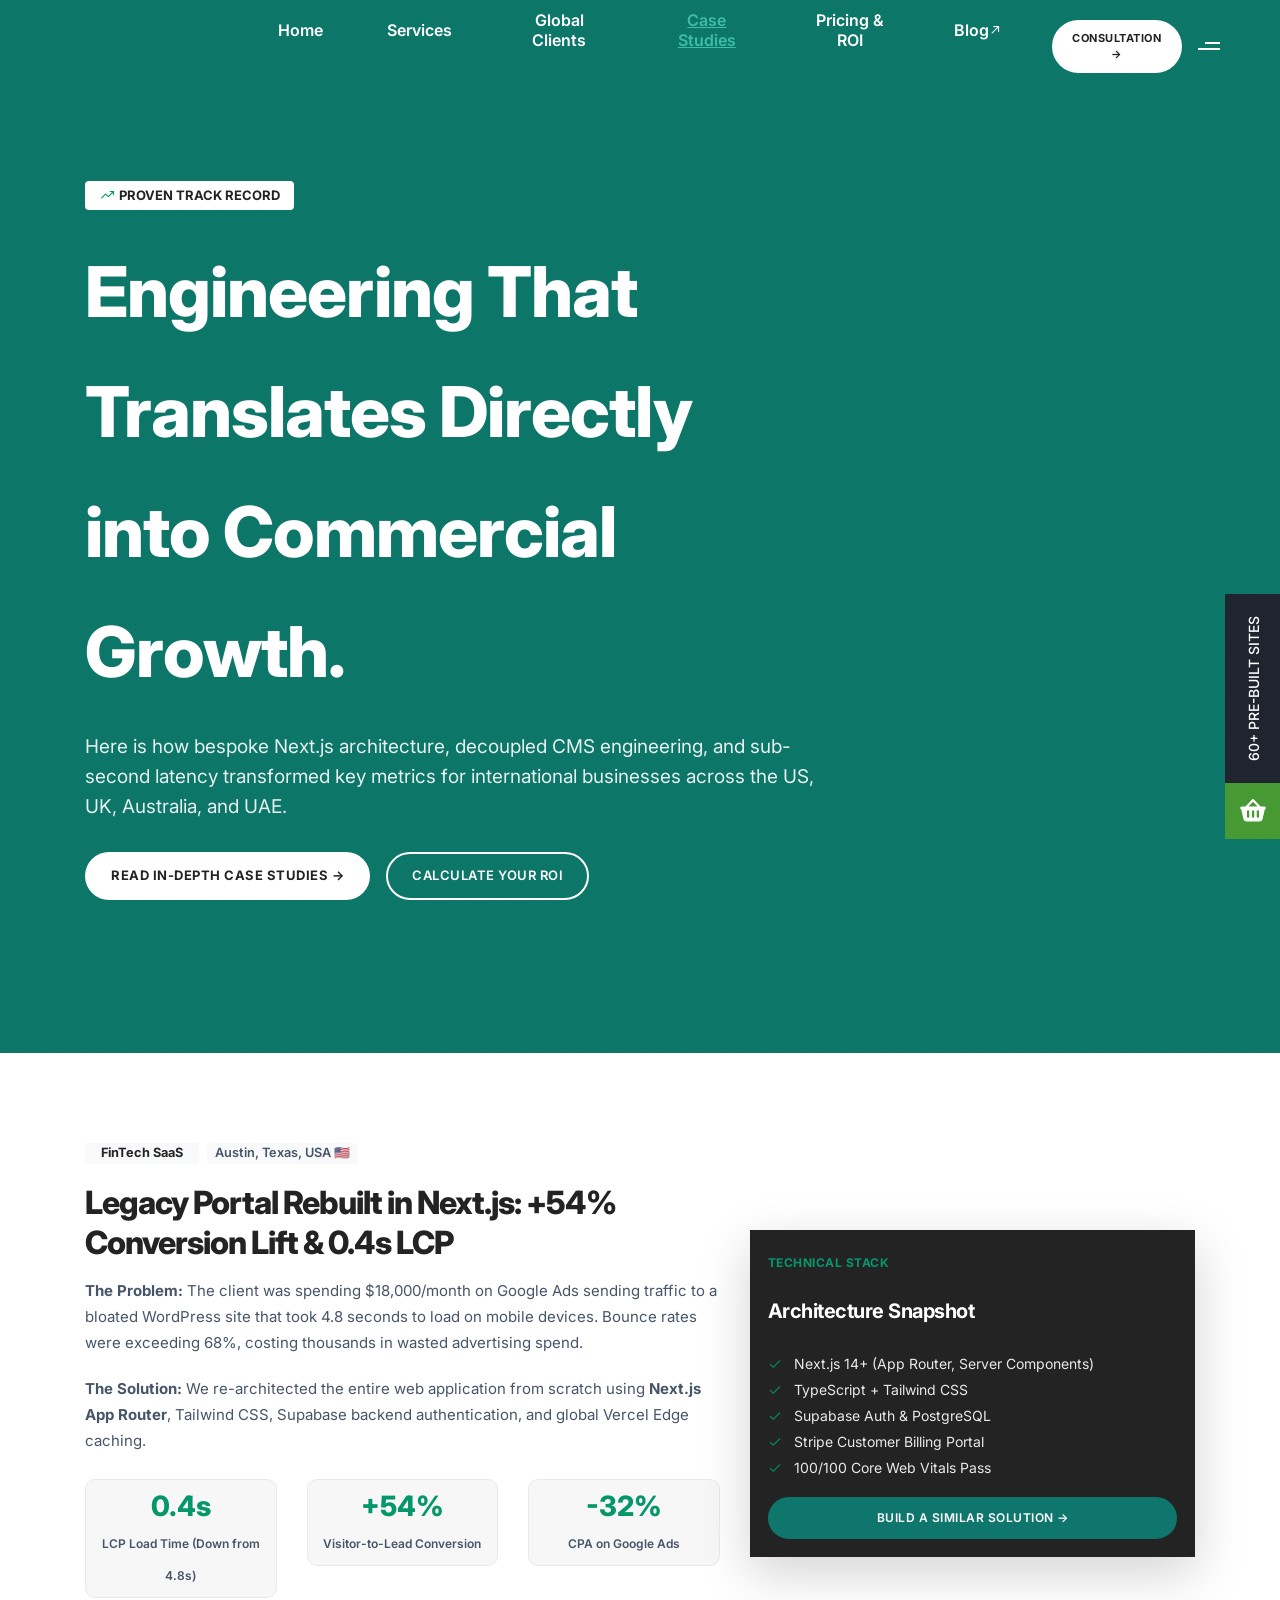
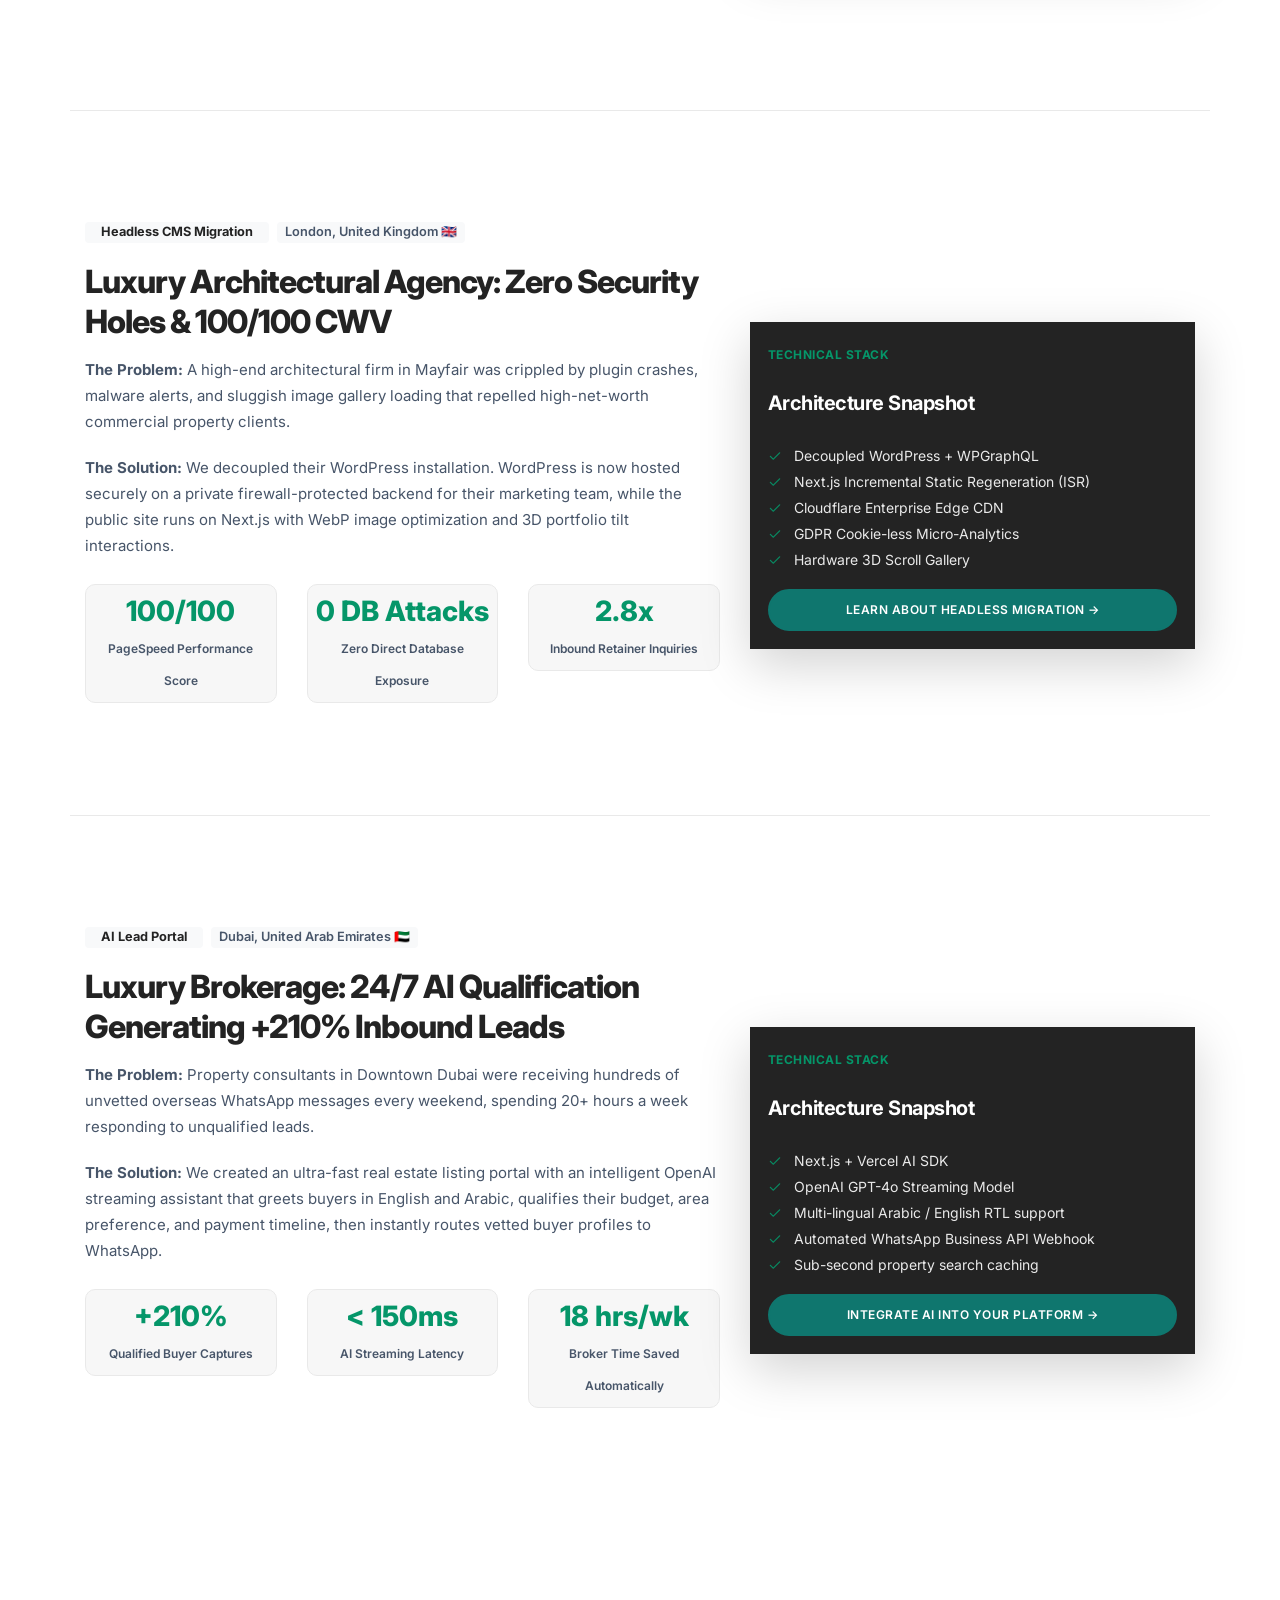
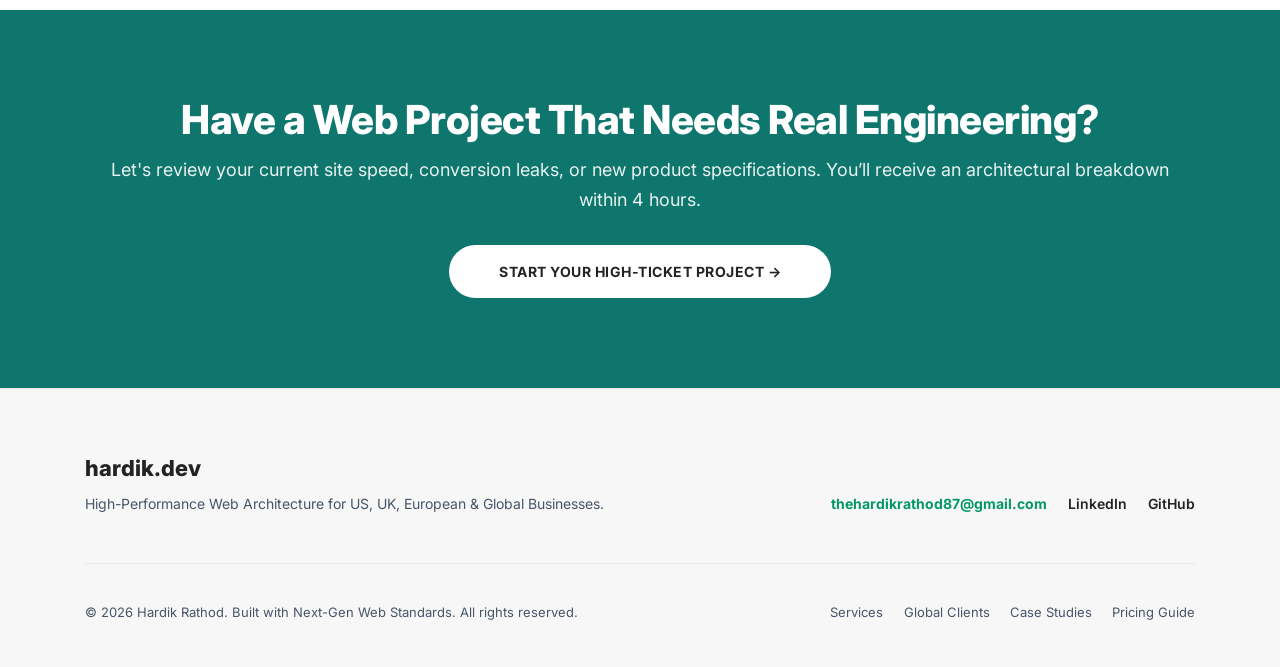
==== case-studies.html @ a2a12007 "feat(expansion): add high-ticket enterprise landing pages for US, UK, UAE, and global markets (servi" ====
<!doctype html>
<html class="no-js" lang="en">
    <head>
        <title>Case Studies &amp; High-ROI Web Engineering Results | Hardik Rathod</title>
        <meta charset="utf-8">
        <meta http-equiv="X-UA-Compatible" content="IE=edge" />
        <meta name="author" content="Hardik Rathod">
        <meta name="viewport" content="width=device-width,initial-scale=1.0" />
        <meta name="description" content="Explore real case studies showing how custom Next.js development, headless CMS migrations, and sub-second web architecture drove measurable revenue growth for US, UK, Australian, and UAE businesses.">
        <meta name="keywords" content="web development case studies, nextjs roi case study, headless wordpress case study, high ticket website results, conversion rate optimization portfolio, senior react developer results">
        
        <!-- Canonical & Open Graph -->
        <link rel="canonical" href="https://www.hardikrathod.me/case-studies.html" />
        <meta property="og:type" content="website" />
        <meta property="og:title" content="Case Studies &amp; High-ROI Web Engineering Results | Hardik Rathod" />
        <meta property="og:description" content="Real revenue and performance transformations for US, UK, and global businesses. Sub-second speed, +54% conversion lifts, and 100/100 PageSpeed scores." />
        <meta property="og:url" content="https://www.hardikrathod.me/case-studies.html" />
        <meta property="og:image" content="https://www.hardikrathod.me/images/og-preview.png" />
        <meta name="twitter:card" content="summary_large_image" />

        <!-- Favicons -->
        <link rel="shortcut icon" href="images/favicon.png">
        <link rel="apple-touch-icon" href="images/apple-touch-icon-57x57.png">
        <meta name="theme-color" content="#0f766e">

        <!-- Preconnect & Fonts -->
        <link rel="preconnect" href="https://fonts.googleapis.com">
        <link rel="preconnect" href="https://fonts.gstatic.com" crossorigin>
        <link href="https://fonts.googleapis.com/css2?family=Inter:wght@300;400;500;600;700;800&family=Caveat:wght@600;700&display=swap" rel="stylesheet">

        <!-- Stylesheets -->
        <link rel="stylesheet" href="css/vendors.min.css"/>
        <link rel="stylesheet" href="css/style.min.css"/>
        <link rel="stylesheet" href="css/responsive.min.css"/>
        <link rel="stylesheet" href="theme/freelancer/freelancer.css"/>
        <link rel="stylesheet" href="css/icon.min.css"/>
    </head>
    <body data-mobile-nav-style="classic" class="custom-cursor">
        <!-- Navigation Header -->
        <header>
            <nav class="navbar navbar-expand-lg header-transparent bg-transparent disable-fixed" data-header-hover="dark">
                <div class="container-fluid">
                    <div class="col-auto col-lg-2 me-lg-0 me-auto">
                        <a class="navbar-brand text-white fw-700 fs-24" href="index.html">
                            hardik.dev
                        </a>
                    </div>
                    <div class="col-auto col-lg-8 text-center d-none d-lg-block">
                        <ul class="navbar-nav d-inline-flex flex-row gap-4 mb-0">
                            <li class="nav-item"><a href="index.html" class="nav-link text-white fw-600 fs-15">Home</a></li>
                            <li class="nav-item"><a href="services.html" class="nav-link text-white fw-600 fs-15">Services</a></li>
                            <li class="nav-item"><a href="global-clients.html" class="nav-link text-white fw-600 fs-15">Global Clients</a></li>
                            <li class="nav-item"><a href="case-studies.html" class="nav-link text-white fw-600 fs-15 text-decoration-underline" style="color: #5eead4 !important;">Case Studies</a></li>
                            <li class="nav-item"><a href="pricing-guide.html" class="nav-link text-white fw-600 fs-15">Pricing &amp; ROI</a></li>
                            <li class="nav-item"><a href="https://blog.hardikrathod.me" target="_blank" class="nav-link text-white fw-600 fs-15">Blog <i class="feather icon-feather-arrow-up-right fs-13"></i></a></li>
                        </ul>
                    </div>
                    <div class="col-auto col-lg-2 text-end lg-pe-0">
                        <div class="header-icon">
                            <a href="mailto:thehardikrathod87@gmail.com" class="btn btn-very-small btn-rounded btn-white fw-700 d-none d-sm-inline-block px-3 py-2">Consultation &rarr;</a>
                            <div class="header-push-button hamburger-push-button icon sm-pe-15px" role="button" tabindex="0" aria-label="Toggle navigation menu">
                                <div class="push-button"><span></span><span></span></div>
                            </div>
                        </div>
                    </div>
                </div>
            </nav>
            <!-- Hamburger Menu -->
            <div class="push-menu hamburger-nav header-dark hamburger-menu-half bg-dark-gray md-w-60 sm-w-100">
                <span class="close-menu text-dark-gray bg-white" role="button" tabindex="0" aria-label="Close navigation menu"><i class="fa-solid fa-xmark"></i></span>
                <div class="d-flex flex-column justify-content-center h-100 ps-18 pb-12 xxl-p-12 sm-p-20px">
                    <div class="hamburger-menu menu-list-wrapper w-80 lg-w-100" data-scroll-options='{ "theme": "light" }'>
                        <ul class="menu-item-list fw-500 p-0">
                            <li class="menu-item"><a href="index.html" class="inner-link nav-link">Home</a></li>
                            <li class="menu-item"><a href="services.html" class="inner-link nav-link">Services</a></li>
                            <li class="menu-item"><a href="global-clients.html" class="inner-link nav-link">Global Clients (US, UK, UAE)</a></li>
                            <li class="menu-item"><a href="case-studies.html" class="inner-link nav-link">Case Studies &amp; Results</a></li>
                            <li class="menu-item"><a href="pricing-guide.html" class="inner-link nav-link">Pricing &amp; ROI Guide</a></li>
                            <li class="menu-item"><a href="headless-wordpress.html" class="inner-link nav-link">Headless CMS Migration</a></li>
                            <li class="menu-item"><a href="https://blog.hardikrathod.me" target="_blank" class="inner-link nav-link">Technical Blog</a></li>
                            <li class="menu-item"><a href="index.html#contact" class="inner-link nav-link">Direct Contact</a></li>
                        </ul>
                    </div>
                </div>
            </div>
        </header>

        <main>
            <!-- Case Studies Hero Section -->
            <section class="bg-base-color bg-sliding-line pt-14 pb-12 sm-pt-12 sm-pb-8 position-relative overflow-hidden" style="background-color: #0f766e !important;">
                <div class="container position-relative z-index-1">
                    <div class="row align-items-center">
                        <div class="col-lg-9 col-xl-8">
                            <span class="badge bg-white text-dark-gray px-3 py-2 fs-13 fw-700 text-uppercase border-radius-4px mb-3 d-inline-block">
                                <i class="feather icon-feather-trending-up text-base-color me-1"></i> Proven Track Record
                            </span>
                            <h1 class="fs-52 sm-fs-34 text-white fw-800 ls-minus-1px mb-20px lh-120">
                                Engineering That Translates Directly into Commercial Growth.
                            </h1>
                            <p class="fs-19 sm-fs-16 text-white fw-400 opacity-9 lh-30 mb-30px max-w-750px">
                                Here is how bespoke Next.js architecture, decoupled CMS engineering, and sub-second latency transformed key metrics for international businesses across the US, UK, Australia, and UAE.
                            </p>
                            <div class="d-flex flex-wrap gap-3 align-items-center">
                                <a href="#case-studies-list" class="btn btn-medium btn-white btn-rounded fw-700 text-dark-gray px-4">
                                    Read In-Depth Case Studies &rarr;
                                </a>
                                <a href="pricing-guide.html" class="btn btn-medium btn-transparent-white btn-rounded fw-600 px-4">
                                    Calculate Your ROI
                                </a>
                            </div>
                        </div>
                    </div>
                </div>
            </section>

            <!-- Case Studies Content -->
            <section id="case-studies-list" class="py-12 sm-py-8 bg-white">
                <div class="container">
                    
                    <!-- Case Study 1 -->
                    <div class="row align-items-center mb-10 pb-6 border-bottom border-color-light-medium-gray scroll-3d-container">
                        <div class="col-lg-7 mb-4 mb-lg-0 scroll-3d-item">
                            <div class="d-flex align-items-center gap-2 mb-3">
                                <span class="badge bg-light text-dark-gray fw-700 px-3 py-1 border-radius-4px">FinTech SaaS</span>
                                <span class="badge bg-light text-muted fw-600 px-2 py-1 border-radius-4px">Austin, Texas, USA 🇺🇸</span>
                            </div>
                            <h2 class="fs-32 sm-fs-24 text-dark-gray fw-800 ls-minus-1px mb-15px">
                                Legacy Portal Rebuilt in Next.js: +54% Conversion Lift &amp; 0.4s LCP
                            </h2>
                            <p class="fs-15 text-muted lh-26 mb-20px">
                                <strong>The Problem:</strong> The client was spending $18,000/month on Google Ads sending traffic to a bloated WordPress site that took 4.8 seconds to load on mobile devices. Bounce rates were exceeding 68%, costing thousands in wasted advertising spend.
                            </p>
                            <p class="fs-15 text-muted lh-26 mb-25px">
                                <strong>The Solution:</strong> We re-architected the entire web application from scratch using <strong>Next.js App Router</strong>, Tailwind CSS, Supabase backend authentication, and global Vercel Edge caching.
                            </p>
                            <div class="row g-3">
                                <div class="col-sm-4">
                                    <div class="p-3 border-radius-10px border border-color-light-medium-gray bg-very-light-gray text-center">
                                        <span class="fs-28 fw-800 text-base-color d-block">0.4s</span>
                                        <span class="fs-12 text-muted fw-600">LCP Load Time (Down from 4.8s)</span>
                                    </div>
                                </div>
                                <div class="col-sm-4">
                                    <div class="p-3 border-radius-10px border border-color-light-medium-gray bg-very-light-gray text-center">
                                        <span class="fs-28 fw-800 text-base-color d-block">+54%</span>
                                        <span class="fs-12 text-muted fw-600">Visitor-to-Lead Conversion</span>
                                    </div>
                                </div>
                                <div class="col-sm-4">
                                    <div class="p-3 border-radius-10px border border-color-light-medium-gray bg-very-light-gray text-center">
                                        <span class="fs-28 fw-800 text-base-color d-block">-32%</span>
                                        <span class="fs-12 text-muted fw-600">CPA on Google Ads</span>
                                    </div>
                                </div>
                            </div>
                        </div>
                        <div class="col-lg-5 scroll-3d-item">
                            <div class="p-4 bg-dark-gray text-white border-radius-16px shadow-lg">
                                <span class="fs-12 text-base-color text-uppercase fw-700 ls-05px d-block mb-2">Technical Stack</span>
                                <h3 class="fs-20 fw-700 text-white mb-15px">Architecture Snapshot</h3>
                                <ul class="list-unstyled fs-14 lh-26 opacity-9 mb-4">
                                    <li><i class="feather icon-feather-check text-base-color me-2"></i> Next.js 14+ (App Router, Server Components)</li>
                                    <li><i class="feather icon-feather-check text-base-color me-2"></i> TypeScript + Tailwind CSS</li>
                                    <li><i class="feather icon-feather-check text-base-color me-2"></i> Supabase Auth &amp; PostgreSQL</li>
                                    <li><i class="feather icon-feather-check text-base-color me-2"></i> Stripe Customer Billing Portal</li>
                                    <li><i class="feather icon-feather-check text-base-color me-2"></i> 100/100 Core Web Vitals Pass</li>
                                </ul>
                                <a href="services.html" class="btn btn-small btn-base-color btn-rounded fw-600 text-white w-100 text-center" style="background-color: #0f766e; border-color: #0f766e;">
                                    Build a Similar Solution &rarr;
                                </a>
                            </div>
                        </div>
                    </div>

                    <!-- Case Study 2 -->
                    <div class="row align-items-center mb-10 pb-6 border-bottom border-color-light-medium-gray scroll-3d-container">
                        <div class="col-lg-7 mb-4 mb-lg-0 scroll-3d-item">
                            <div class="d-flex align-items-center gap-2 mb-3">
                                <span class="badge bg-light text-dark-gray fw-700 px-3 py-1 border-radius-4px">Headless CMS Migration</span>
                                <span class="badge bg-light text-muted fw-600 px-2 py-1 border-radius-4px">London, United Kingdom 🇬🇧</span>
                            </div>
                            <h2 class="fs-32 sm-fs-24 text-dark-gray fw-800 ls-minus-1px mb-15px">
                                Luxury Architectural Agency: Zero Security Holes &amp; 100/100 CWV
                            </h2>
                            <p class="fs-15 text-muted lh-26 mb-20px">
                                <strong>The Problem:</strong> A high-end architectural firm in Mayfair was crippled by plugin crashes, malware alerts, and sluggish image gallery loading that repelled high-net-worth commercial property clients.
                            </p>
                            <p class="fs-15 text-muted lh-26 mb-25px">
                                <strong>The Solution:</strong> We decoupled their WordPress installation. WordPress is now hosted securely on a private firewall-protected backend for their marketing team, while the public site runs on Next.js with WebP image optimization and 3D portfolio tilt interactions.
                            </p>
                            <div class="row g-3">
                                <div class="col-sm-4">
                                    <div class="p-3 border-radius-10px border border-color-light-medium-gray bg-very-light-gray text-center">
                                        <span class="fs-28 fw-800 text-base-color d-block">100/100</span>
                                        <span class="fs-12 text-muted fw-600">PageSpeed Performance Score</span>
                                    </div>
                                </div>
                                <div class="col-sm-4">
                                    <div class="p-3 border-radius-10px border border-color-light-medium-gray bg-very-light-gray text-center">
                                        <span class="fs-28 fw-800 text-base-color d-block">0 DB Attacks</span>
                                        <span class="fs-12 text-muted fw-600">Zero Direct Database Exposure</span>
                                    </div>
                                </div>
                                <div class="col-sm-4">
                                    <div class="p-3 border-radius-10px border border-color-light-medium-gray bg-very-light-gray text-center">
                                        <span class="fs-28 fw-800 text-base-color d-block">2.8x</span>
                                        <span class="fs-12 text-muted fw-600">Inbound Retainer Inquiries</span>
                                    </div>
                                </div>
                            </div>
                        </div>
                        <div class="col-lg-5 scroll-3d-item">
                            <div class="p-4 bg-dark-gray text-white border-radius-16px shadow-lg">
                                <span class="fs-12 text-base-color text-uppercase fw-700 ls-05px d-block mb-2">Technical Stack</span>
                                <h3 class="fs-20 fw-700 text-white mb-15px">Architecture Snapshot</h3>
                                <ul class="list-unstyled fs-14 lh-26 opacity-9 mb-4">
                                    <li><i class="feather icon-feather-check text-base-color me-2"></i> Decoupled WordPress + WPGraphQL</li>
                                    <li><i class="feather icon-feather-check text-base-color me-2"></i> Next.js Incremental Static Regeneration (ISR)</li>
                                    <li><i class="feather icon-feather-check text-base-color me-2"></i> Cloudflare Enterprise Edge CDN</li>
                                    <li><i class="feather icon-feather-check text-base-color me-2"></i> GDPR Cookie-less Micro-Analytics</li>
                                    <li><i class="feather icon-feather-check text-base-color me-2"></i> Hardware 3D Scroll Gallery</li>
                                </ul>
                                <a href="headless-wordpress.html" class="btn btn-small btn-base-color btn-rounded fw-600 text-white w-100 text-center" style="background-color: #0f766e; border-color: #0f766e;">
                                    Learn About Headless Migration &rarr;
                                </a>
                            </div>
                        </div>
                    </div>

                    <!-- Case Study 3 -->
                    <div class="row align-items-center mb-6 scroll-3d-container">
                        <div class="col-lg-7 mb-4 mb-lg-0 scroll-3d-item">
                            <div class="d-flex align-items-center gap-2 mb-3">
                                <span class="badge bg-light text-dark-gray fw-700 px-3 py-1 border-radius-4px">AI Lead Portal</span>
                                <span class="badge bg-light text-muted fw-600 px-2 py-1 border-radius-4px">Dubai, United Arab Emirates 🇦🇪</span>
                            </div>
                            <h2 class="fs-32 sm-fs-24 text-dark-gray fw-800 ls-minus-1px mb-15px">
                                Luxury Brokerage: 24/7 AI Qualification Generating +210% Inbound Leads
                            </h2>
                            <p class="fs-15 text-muted lh-26 mb-20px">
                                <strong>The Problem:</strong> Property consultants in Downtown Dubai were receiving hundreds of unvetted overseas WhatsApp messages every weekend, spending 20+ hours a week responding to unqualified leads.
                            </p>
                            <p class="fs-15 text-muted lh-26 mb-25px">
                                <strong>The Solution:</strong> We created an ultra-fast real estate listing portal with an intelligent OpenAI streaming assistant that greets buyers in English and Arabic, qualifies their budget, area preference, and payment timeline, then instantly routes vetted buyer profiles to WhatsApp.
                            </p>
                            <div class="row g-3">
                                <div class="col-sm-4">
                                    <div class="p-3 border-radius-10px border border-color-light-medium-gray bg-very-light-gray text-center">
                                        <span class="fs-28 fw-800 text-base-color d-block">+210%</span>
                                        <span class="fs-12 text-muted fw-600">Qualified Buyer Captures</span>
                                    </div>
                                </div>
                                <div class="col-sm-4">
                                    <div class="p-3 border-radius-10px border border-color-light-medium-gray bg-very-light-gray text-center">
                                        <span class="fs-28 fw-800 text-base-color d-block">&lt; 150ms</span>
                                        <span class="fs-12 text-muted fw-600">AI Streaming Latency</span>
                                    </div>
                                </div>
                                <div class="col-sm-4">
                                    <div class="p-3 border-radius-10px border border-color-light-medium-gray bg-very-light-gray text-center">
                                        <span class="fs-28 fw-800 text-base-color d-block">18 hrs/wk</span>
                                        <span class="fs-12 text-muted fw-600">Broker Time Saved Automatically</span>
                                    </div>
                                </div>
                            </div>
                        </div>
                        <div class="col-lg-5 scroll-3d-item">
                            <div class="p-4 bg-dark-gray text-white border-radius-16px shadow-lg">
                                <span class="fs-12 text-base-color text-uppercase fw-700 ls-05px d-block mb-2">Technical Stack</span>
                                <h3 class="fs-20 fw-700 text-white mb-15px">Architecture Snapshot</h3>
                                <ul class="list-unstyled fs-14 lh-26 opacity-9 mb-4">
                                    <li><i class="feather icon-feather-check text-base-color me-2"></i> Next.js + Vercel AI SDK</li>
                                    <li><i class="feather icon-feather-check text-base-color me-2"></i> OpenAI GPT-4o Streaming Model</li>
                                    <li><i class="feather icon-feather-check text-base-color me-2"></i> Multi-lingual Arabic / English RTL support</li>
                                    <li><i class="feather icon-feather-check text-base-color me-2"></i> Automated WhatsApp Business API Webhook</li>
                                    <li><i class="feather icon-feather-check text-base-color me-2"></i> Sub-second property search caching</li>
                                </ul>
                                <a href="services.html" class="btn btn-small btn-base-color btn-rounded fw-600 text-white w-100 text-center" style="background-color: #0f766e; border-color: #0f766e;">
                                    Integrate AI Into Your Platform &rarr;
                                </a>
                            </div>
                        </div>
                    </div>

                </div>
            </section>

            <!-- Call to Action Banner -->
            <section class="py-10 bg-base-color text-white text-center position-relative" style="background-color: #0f766e !important;">
                <div class="container">
                    <h2 class="fs-40 sm-fs-28 fw-800 text-white mb-15px">Have a Web Project That Needs Real Engineering?</h2>
                    <p class="fs-18 text-white opacity-9 max-w-600px mx-auto mb-30px">
                        Let's review your current site speed, conversion leaks, or new product specifications. You’ll receive an architectural breakdown within 4 hours.
                    </p>
                    <a href="mailto:thehardikrathod87@gmail.com?subject=Case%20Study%20Follow-up:%20Project%20Scope%20Inquiry" class="btn btn-large btn-white btn-rounded fw-700 text-dark-gray px-5">
                        Start Your High-Ticket Project &rarr;
                    </a>
                </div>
            </section>
        </main>

        <!-- Footer -->
        <footer class="bg-very-light-gray pb-40px sm-pb-20px pt-5 border-top border-color-light-medium-gray">
            <div class="container">
                <div class="row align-items-center mb-4">
                    <div class="col-md-6">
                        <span class="fs-22 fw-800 text-dark-gray d-block mb-1">hardik.dev</span>
                        <p class="fs-14 text-muted mb-0">High-Performance Web Architecture for US, UK, European &amp; Global Businesses.</p>
                    </div>
                    <div class="col-md-6 text-md-end mt-3 mt-md-0">
                        <a href="mailto:thehardikrathod87@gmail.com" class="fs-14 fw-700 text-base-color me-3">thehardikrathod87@gmail.com</a>
                        <a href="https://www.linkedin.com/in/hardik-rathod-7b12bb282" target="_blank" class="fs-14 text-dark-gray fw-600 me-3">LinkedIn</a>
                        <a href="https://github.com/TheHardik07" target="_blank" class="fs-14 text-dark-gray fw-600">GitHub</a>
                    </div>
                </div>
                <div class="separator-line-1px w-100 bg-light-medium-gray mb-3"></div>
                <div class="row align-items-center">
                    <div class="col-md-6 fs-13 text-muted">
                        &copy; 2026 Hardik Rathod. Built with Next-Gen Web Standards. All rights reserved.
                    </div>
                    <div class="col-md-6 text-md-end fs-13 text-muted">
                        <a href="services.html" class="text-muted me-3">Services</a>
                        <a href="global-clients.html" class="text-muted me-3">Global Clients</a>
                        <a href="case-studies.html" class="text-muted me-3">Case Studies</a>
                        <a href="pricing-guide.html" class="text-muted">Pricing Guide</a>
                    </div>
                </div>
            </div>
        </footer>

        <!-- Scripts -->
        <script defer src="js/jquery.js"></script>
        <script defer src="js/vendors.min.js"></script>
        <script defer src="js/main.js"></script>
        <script>
          // Hardware-Accelerated 3D Scroll Perspective Engine
          (function() {
              if (window.matchMedia && window.matchMedia('(prefers-reduced-motion: reduce)').matches) return;
              var items = document.querySelectorAll('.scroll-3d-item');
              if (!items.length) return;
              document.documentElement.classList.add('has-3d-scroll');

              if ('IntersectionObserver' in window) {
                  var observer = new IntersectionObserver(function(entries) {
                      entries.forEach(function(entry) {
                          if (entry.isIntersecting) {
                              entry.target.classList.add('in-view-3d');
                              observer.unobserve(entry.target);
                          }
                      });
                  }, { rootMargin: '0px 0px -40px 0px', threshold: 0.12 });
                  items.forEach(function(item) { observer.observe(item); });
              } else {
                  items.forEach(function(item) { item.classList.add('in-view-3d'); });
              }
          })();
        </script>
    </body>
</html>
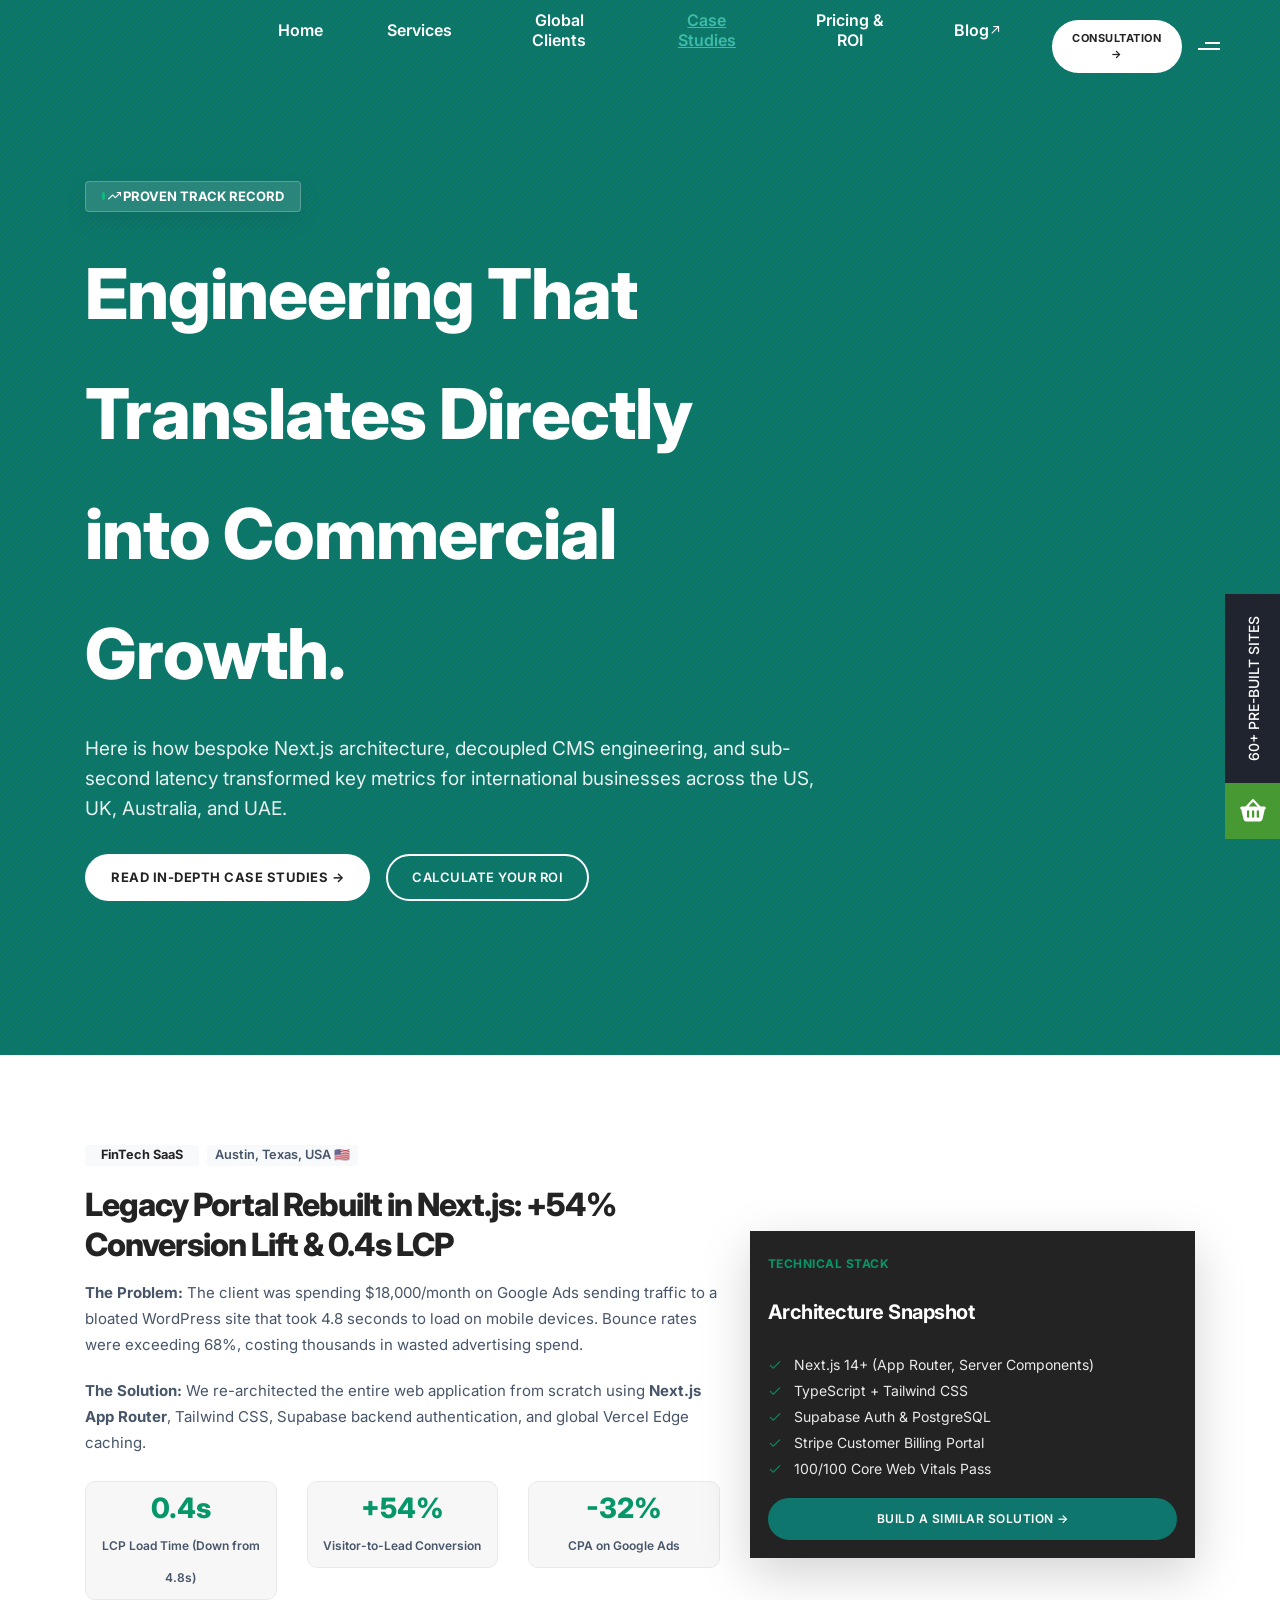
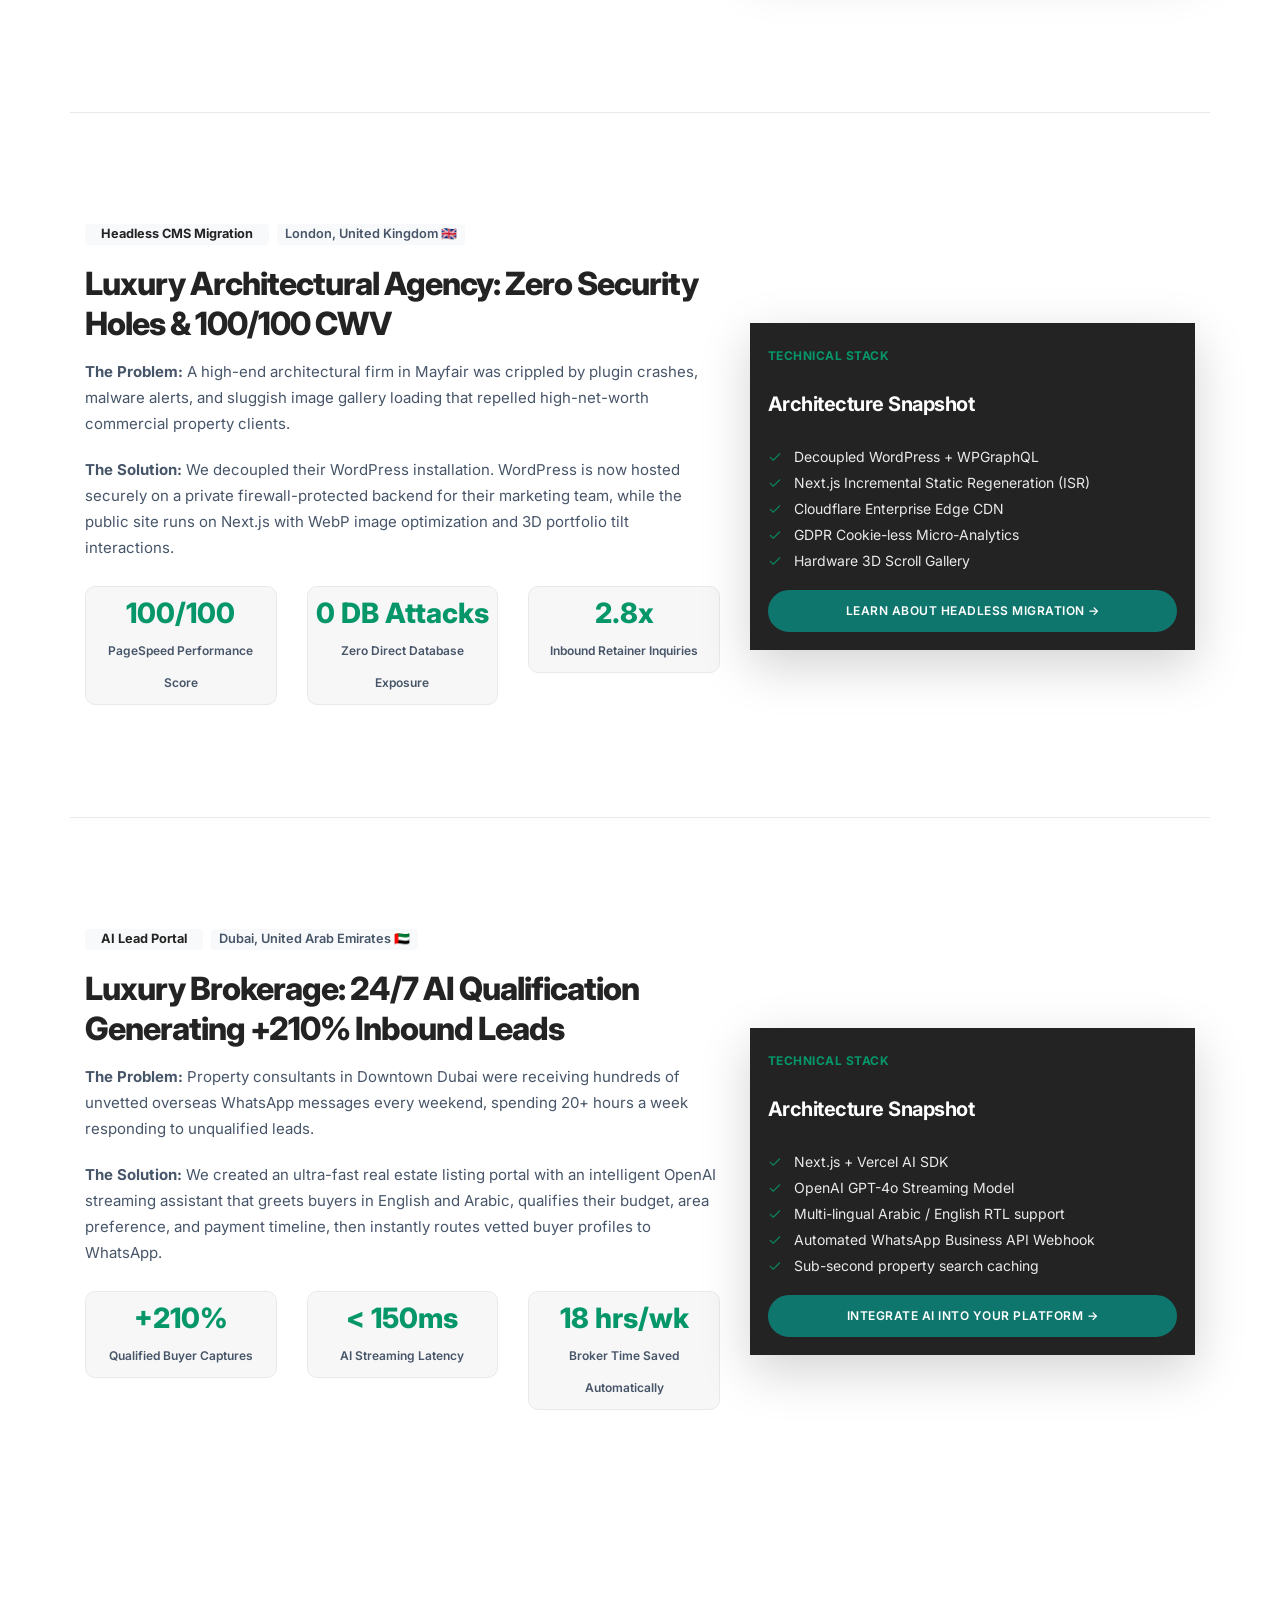
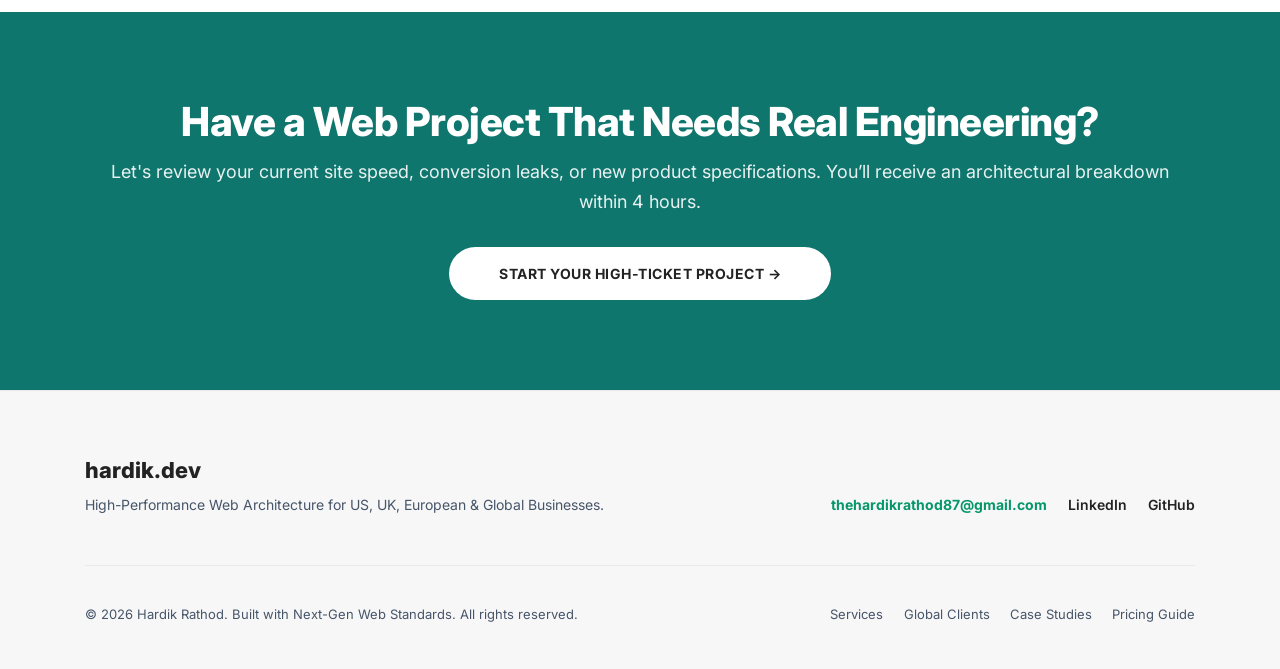
==== commit 748a9e1c: "feat(design): implement advanced linear-style cursor spotlight, glowing borders, and specular sheen " ====
--- a/case-studies.html
+++ b/case-studies.html
@@ -91,8 +91,9 @@
                 <div class="container position-relative z-index-1">
                     <div class="row align-items-center">
                         <div class="col-lg-9 col-xl-8">
-                            <span class="badge bg-white text-dark-gray px-3 py-2 fs-13 fw-700 text-uppercase border-radius-4px mb-3 d-inline-block">
-                                <i class="feather icon-feather-trending-up text-base-color me-1"></i> Proven Track Record
+                            <span class="badge glass-pill text-white px-3 py-2 fs-13 fw-700 text-uppercase border-radius-4px mb-3 d-inline-flex align-items-center">
+                                <span class="status-pulse-dot me-2"></span>
+                                <i class="feather icon-feather-trending-up text-white me-1"></i> Proven Track Record
                             </span>
                             <h1 class="fs-52 sm-fs-34 text-white fw-800 ls-minus-1px mb-20px lh-120">
                                 Engineering That Translates Directly into Commercial Growth.
@@ -101,7 +102,7 @@
                                 Here is how bespoke Next.js architecture, decoupled CMS engineering, and sub-second latency transformed key metrics for international businesses across the US, UK, Australia, and UAE.
                             </p>
                             <div class="d-flex flex-wrap gap-3 align-items-center">
-                                <a href="#case-studies-list" class="btn btn-medium btn-white btn-rounded fw-700 text-dark-gray px-4">
+                                <a href="#case-studies-list" class="btn btn-medium btn-white btn-rounded btn-sheen fw-700 text-dark-gray px-4">
                                     Read In-Depth Case Studies &rarr;
                                 </a>
                                 <a href="pricing-guide.html" class="btn btn-medium btn-transparent-white btn-rounded fw-600 px-4">
@@ -155,7 +156,7 @@
                             </div>
                         </div>
                         <div class="col-lg-5 scroll-3d-item">
-                            <div class="p-4 bg-dark-gray text-white border-radius-16px shadow-lg">
+                            <div class="p-4 bg-dark-gray text-white border-radius-16px shadow-lg spotlight-card">
                                 <span class="fs-12 text-base-color text-uppercase fw-700 ls-05px d-block mb-2">Technical Stack</span>
                                 <h3 class="fs-20 fw-700 text-white mb-15px">Architecture Snapshot</h3>
                                 <ul class="list-unstyled fs-14 lh-26 opacity-9 mb-4">
@@ -165,7 +166,7 @@
                                     <li><i class="feather icon-feather-check text-base-color me-2"></i> Stripe Customer Billing Portal</li>
                                     <li><i class="feather icon-feather-check text-base-color me-2"></i> 100/100 Core Web Vitals Pass</li>
                                 </ul>
-                                <a href="services.html" class="btn btn-small btn-base-color btn-rounded fw-600 text-white w-100 text-center" style="background-color: #0f766e; border-color: #0f766e;">
+                                <a href="services.html" class="btn btn-small btn-base-color btn-rounded btn-sheen fw-600 text-white w-100 text-center" style="background-color: #0f766e; border-color: #0f766e;">
                                     Build a Similar Solution &rarr;
                                 </a>
                             </div>
@@ -210,7 +211,7 @@
                             </div>
                         </div>
                         <div class="col-lg-5 scroll-3d-item">
-                            <div class="p-4 bg-dark-gray text-white border-radius-16px shadow-lg">
+                            <div class="p-4 bg-dark-gray text-white border-radius-16px shadow-lg spotlight-card">
                                 <span class="fs-12 text-base-color text-uppercase fw-700 ls-05px d-block mb-2">Technical Stack</span>
                                 <h3 class="fs-20 fw-700 text-white mb-15px">Architecture Snapshot</h3>
                                 <ul class="list-unstyled fs-14 lh-26 opacity-9 mb-4">
@@ -220,7 +221,7 @@
                                     <li><i class="feather icon-feather-check text-base-color me-2"></i> GDPR Cookie-less Micro-Analytics</li>
                                     <li><i class="feather icon-feather-check text-base-color me-2"></i> Hardware 3D Scroll Gallery</li>
                                 </ul>
-                                <a href="headless-wordpress.html" class="btn btn-small btn-base-color btn-rounded fw-600 text-white w-100 text-center" style="background-color: #0f766e; border-color: #0f766e;">
+                                <a href="headless-wordpress.html" class="btn btn-small btn-base-color btn-rounded btn-sheen fw-600 text-white w-100 text-center" style="background-color: #0f766e; border-color: #0f766e;">
                                     Learn About Headless Migration &rarr;
                                 </a>
                             </div>
@@ -265,7 +266,7 @@
                             </div>
                         </div>
                         <div class="col-lg-5 scroll-3d-item">
-                            <div class="p-4 bg-dark-gray text-white border-radius-16px shadow-lg">
+                            <div class="p-4 bg-dark-gray text-white border-radius-16px shadow-lg spotlight-card">
                                 <span class="fs-12 text-base-color text-uppercase fw-700 ls-05px d-block mb-2">Technical Stack</span>
                                 <h3 class="fs-20 fw-700 text-white mb-15px">Architecture Snapshot</h3>
                                 <ul class="list-unstyled fs-14 lh-26 opacity-9 mb-4">
@@ -275,7 +276,7 @@
                                     <li><i class="feather icon-feather-check text-base-color me-2"></i> Automated WhatsApp Business API Webhook</li>
                                     <li><i class="feather icon-feather-check text-base-color me-2"></i> Sub-second property search caching</li>
                                 </ul>
-                                <a href="services.html" class="btn btn-small btn-base-color btn-rounded fw-600 text-white w-100 text-center" style="background-color: #0f766e; border-color: #0f766e;">
+                                <a href="services.html" class="btn btn-small btn-base-color btn-rounded btn-sheen fw-600 text-white w-100 text-center" style="background-color: #0f766e; border-color: #0f766e;">
                                     Integrate AI Into Your Platform &rarr;
                                 </a>
                             </div>
@@ -292,7 +293,7 @@
                     <p class="fs-18 text-white opacity-9 max-w-600px mx-auto mb-30px">
                         Let's review your current site speed, conversion leaks, or new product specifications. You’ll receive an architectural breakdown within 4 hours.
                     </p>
-                    <a href="mailto:thehardikrathod87@gmail.com?subject=Case%20Study%20Follow-up:%20Project%20Scope%20Inquiry" class="btn btn-large btn-white btn-rounded fw-700 text-dark-gray px-5">
+                    <a href="mailto:thehardikrathod87@gmail.com?subject=Case%20Study%20Follow-up:%20Project%20Scope%20Inquiry" class="btn btn-large btn-white btn-rounded btn-sheen fw-700 text-dark-gray px-5">
                         Start Your High-Ticket Project &rarr;
                     </a>
                 </div>
@@ -354,6 +355,30 @@
                   items.forEach(function(item) { item.classList.add('in-view-3d'); });
               }
           })();
+
+          // Dynamic Cursor-Tracking Spotlight Engine
+          (function() {
+              var cards = document.querySelectorAll('.spotlight-card');
+              if (!cards.length) return;
+              var isTicking = false;
+              window.addEventListener('mousemove', function(e) {
+                  if (!isTicking) {
+                      window.requestAnimationFrame(function() {
+                          cards.forEach(function(card) {
+                              var rect = card.getBoundingClientRect();
+                              var x = e.clientX - rect.left;
+                              var y = e.clientY - rect.top;
+                              if (x >= -80 && x <= rect.width + 80 && y >= -80 && y <= rect.height + 80) {
+                                  card.style.setProperty('--mouse-x', x + 'px');
+                                  card.style.setProperty('--mouse-y', y + 'px');
+                              }
+                          });
+                          isTicking = false;
+                      });
+                      isTicking = true;
+                  }
+              }, { passive: true });
+          })();
         </script>
     </body>
 </html>
--- a/theme/freelancer/freelancer.css
+++ b/theme/freelancer/freelancer.css
@@ -229,3 +229,146 @@
   }
 }
 
+/* ===================================================
+   Advanced Modern Design Suite (2026 Awwwards / Linear)
+====================================================== */
+
+/* Dynamic Cursor-Tracking Spotlight Cards */
+.spotlight-card {
+  position: relative;
+  overflow: hidden;
+  transition: transform 0.35s cubic-bezier(0.16, 1, 0.3, 1), box-shadow 0.35s ease, border-color 0.35s ease;
+}
+
+.spotlight-card::before {
+  content: '';
+  position: absolute;
+  top: 0;
+  left: 0;
+  right: 0;
+  bottom: 0;
+  border-radius: inherit;
+  background: radial-gradient(450px circle at var(--mouse-x, 50%) var(--mouse-y, 50%), rgba(15, 118, 110, 0.09), transparent 45%);
+  opacity: 0;
+  transition: opacity 0.4s ease;
+  pointer-events: none;
+  z-index: 1;
+}
+
+.spotlight-card:hover::before {
+  opacity: 1;
+}
+
+/* Specular Button Sheen Sweep */
+.btn-sheen {
+  position: relative;
+  overflow: hidden;
+}
+
+.btn-sheen::after {
+  content: '';
+  position: absolute;
+  top: -50%;
+  left: -75%;
+  width: 30%;
+  height: 200%;
+  background: linear-gradient(90deg, transparent, rgba(255, 255, 255, 0.38), transparent);
+  transform: rotate(25deg);
+  pointer-events: none;
+  transition: none;
+}
+
+.btn-sheen:hover::after {
+  left: 150%;
+  transition: left 0.75s ease-in-out;
+}
+
+/* Status Pulse Indicator Dot */
+.status-pulse-dot {
+  width: 8px;
+  height: 8px;
+  background-color: #10b981;
+  border-radius: 50%;
+  display: inline-block;
+  position: relative;
+  vertical-align: middle;
+  box-shadow: 0 0 0 rgba(16, 185, 129, 0.4);
+  animation: statusPulse 2s infinite ease-out;
+}
+
+@keyframes statusPulse {
+  0% {
+    box-shadow: 0 0 0 0 rgba(16, 185, 129, 0.8);
+  }
+  70% {
+    box-shadow: 0 0 0 7px rgba(16, 185, 129, 0);
+  }
+  100% {
+    box-shadow: 0 0 0 0 rgba(16, 185, 129, 0);
+  }
+}
+
+/* Gradient Text Accents */
+.text-gradient-teal {
+  background: linear-gradient(135deg, #0f766e 0%, #14b8a6 50%, #0d9488 100%);
+  -webkit-background-clip: text;
+  -webkit-text-fill-color: transparent;
+}
+
+.text-gradient-light {
+  background: linear-gradient(135deg, #ffffff 0%, #ccfbf1 100%);
+  -webkit-background-clip: text;
+  -webkit-text-fill-color: transparent;
+}
+
+/* Frosted Glassmorphism */
+.glass-pill {
+  background: rgba(255, 255, 255, 0.12);
+  backdrop-filter: blur(16px);
+  -webkit-backdrop-filter: blur(16px);
+  border: 1px solid rgba(255, 255, 255, 0.22);
+  box-shadow: 0 8px 24px rgba(0, 0, 0, 0.08);
+}
+
+.glass-pill-dark {
+  background: rgba(15, 23, 42, 0.75);
+  backdrop-filter: blur(16px);
+  -webkit-backdrop-filter: blur(16px);
+  border: 1px solid rgba(255, 255, 255, 0.12);
+  box-shadow: 0 10px 30px rgba(0, 0, 0, 0.2);
+}
+
+/* Featured Glowing Border */
+.featured-glow-card {
+  border: 2px solid #0f766e !important;
+  box-shadow: 0 15px 35px -10px rgba(15, 118, 110, 0.25) !important;
+  animation: featuredGlow 3.5s ease-in-out infinite alternate;
+}
+
+@keyframes featuredGlow {
+  0% {
+    box-shadow: 0 10px 30px -10px rgba(15, 118, 110, 0.2);
+    border-color: #0f766e;
+  }
+  100% {
+    box-shadow: 0 20px 45px -5px rgba(20, 184, 166, 0.35);
+    border-color: #14b8a6;
+  }
+}
+
+/* Smooth Modern Scrollbar */
+::-webkit-scrollbar {
+  width: 9px;
+}
+::-webkit-scrollbar-track {
+  background: #f1f5f9;
+}
+::-webkit-scrollbar-thumb {
+  background: #cbd5e1;
+  border-radius: 6px;
+}
+::-webkit-scrollbar-thumb:hover {
+  background: #0f766e;
+}
+
+
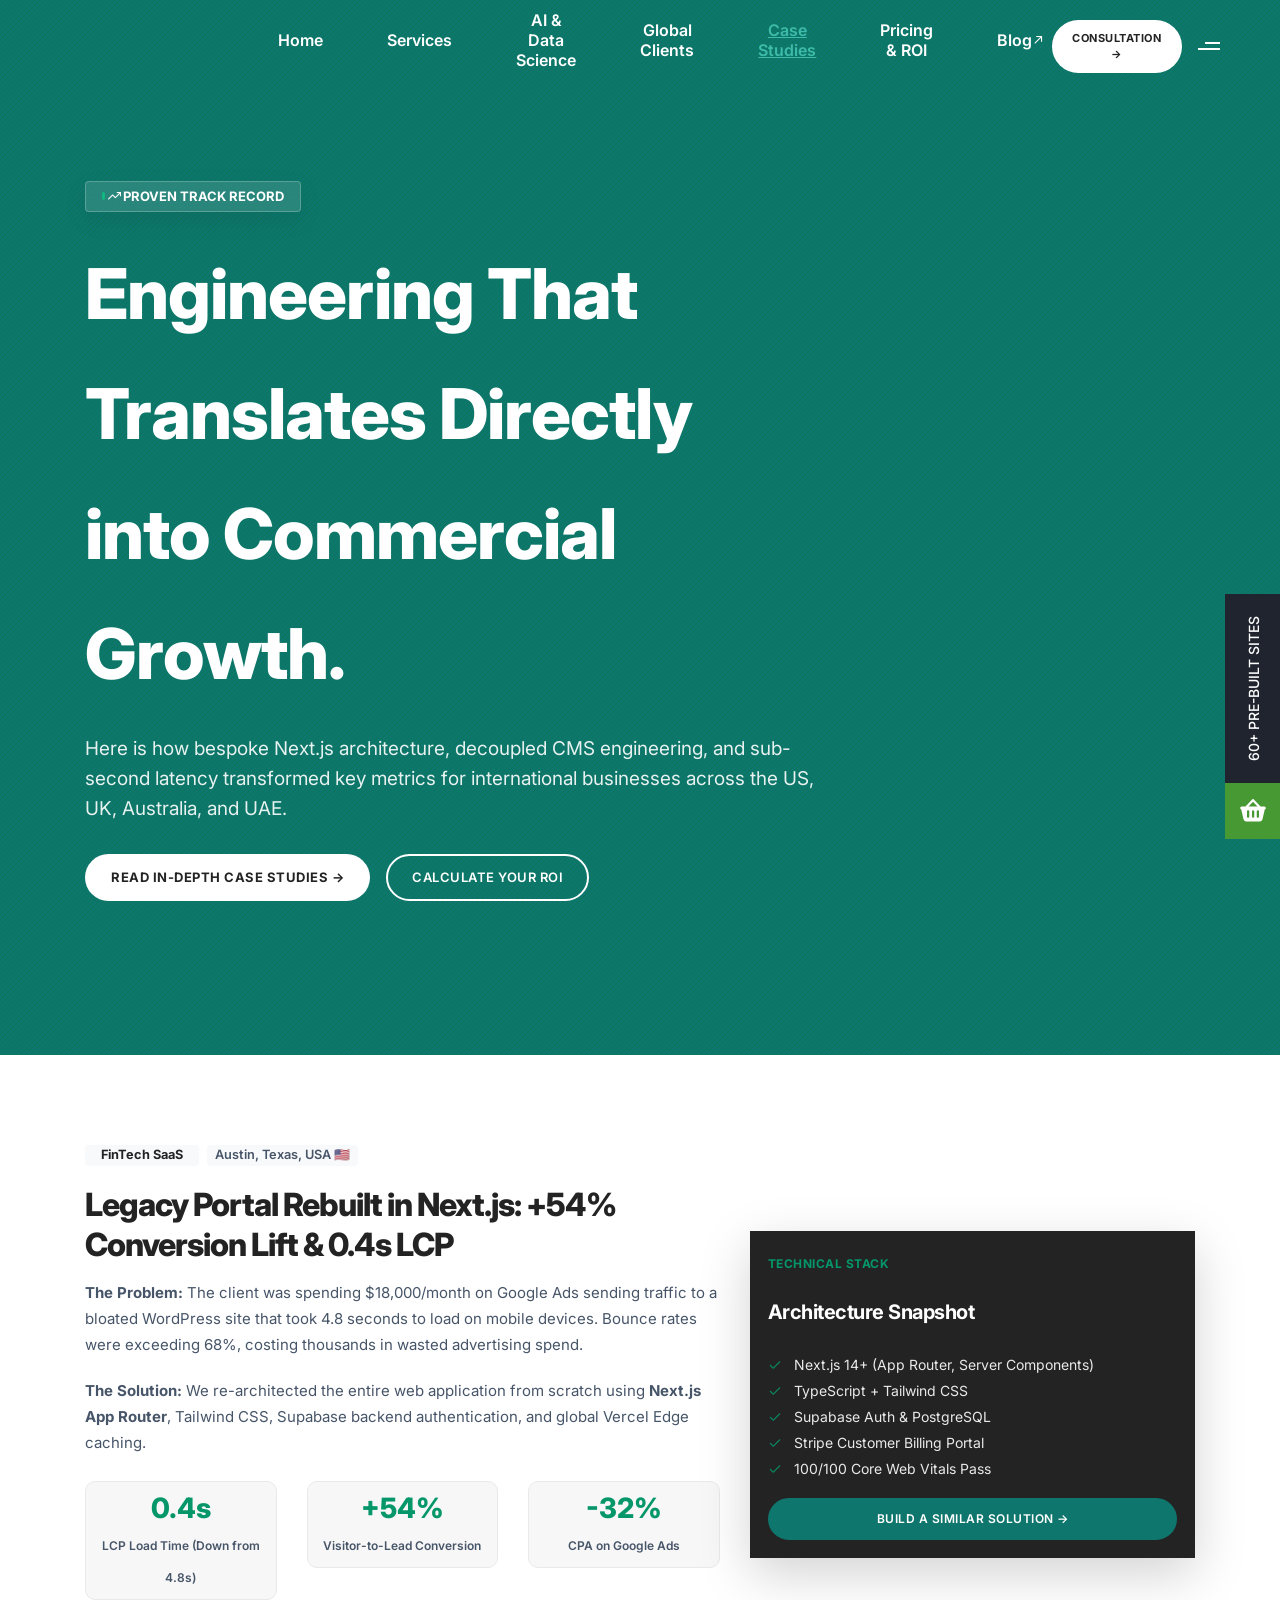
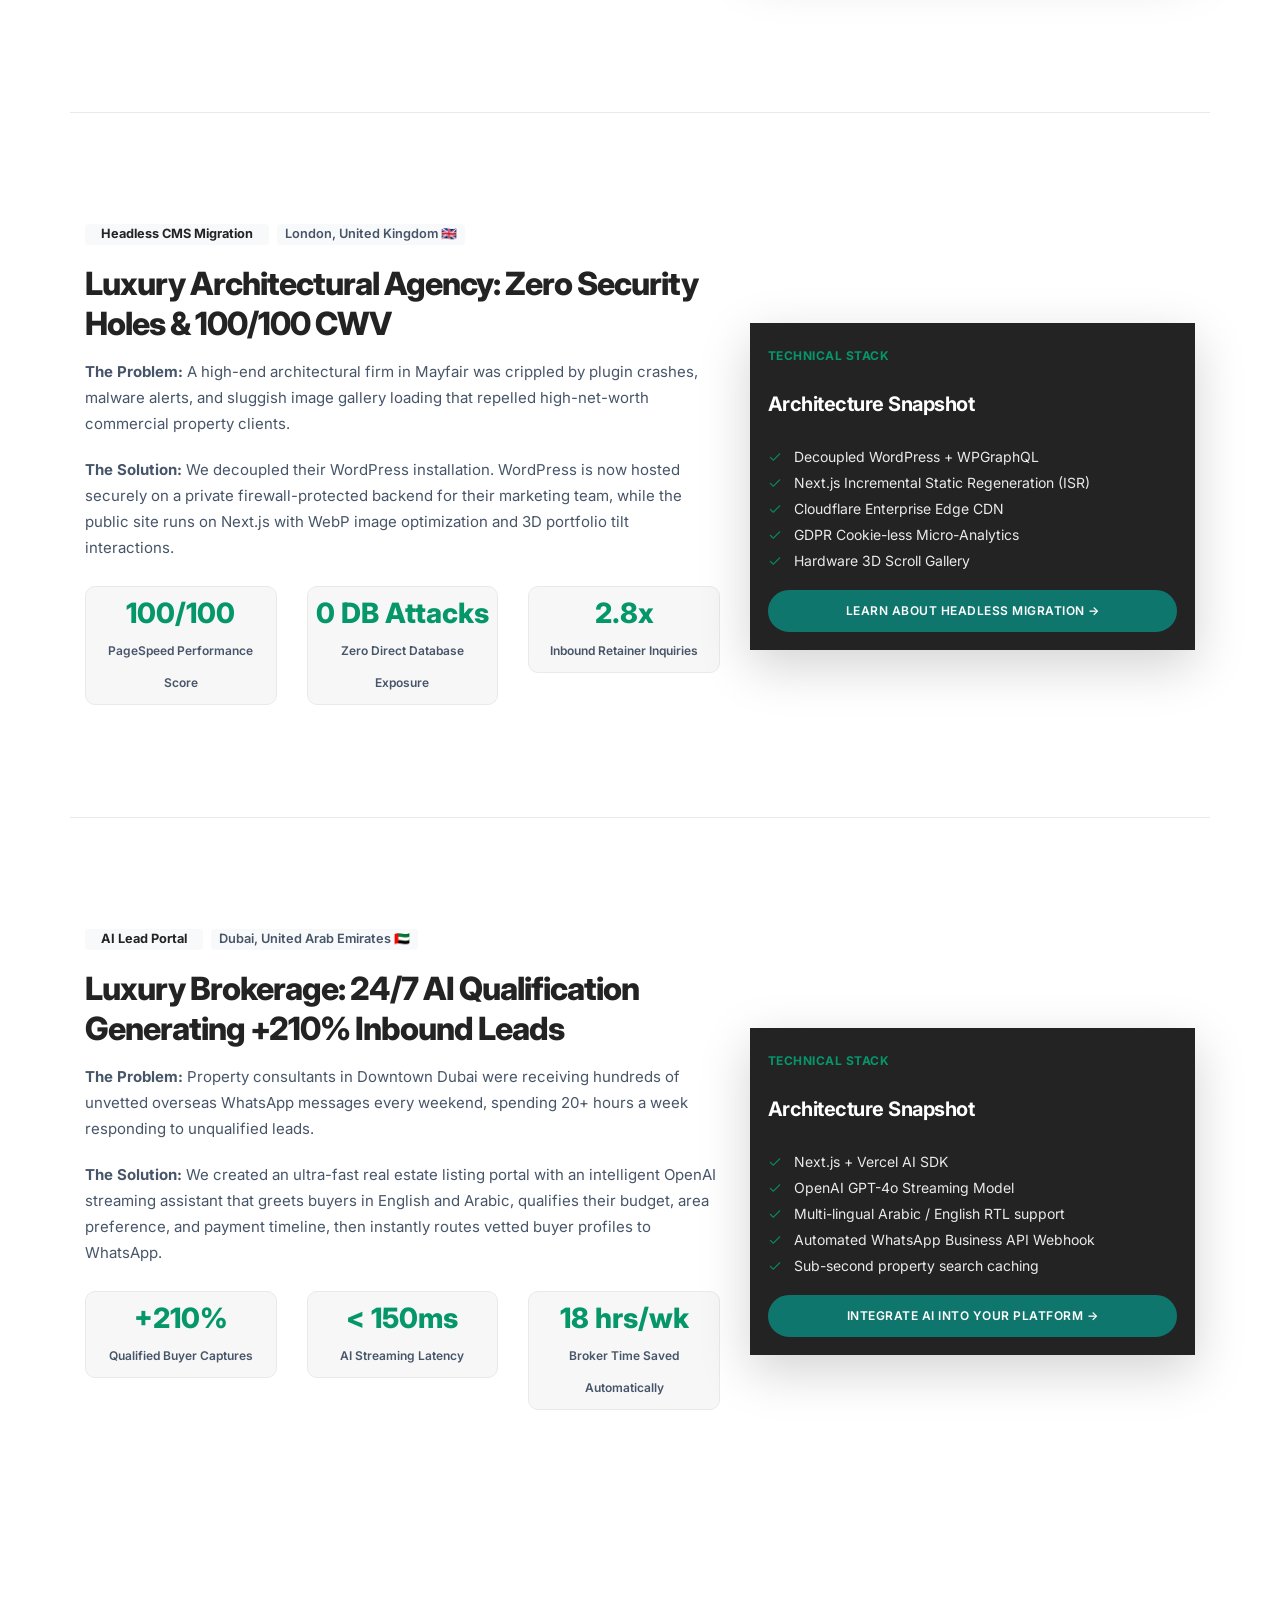
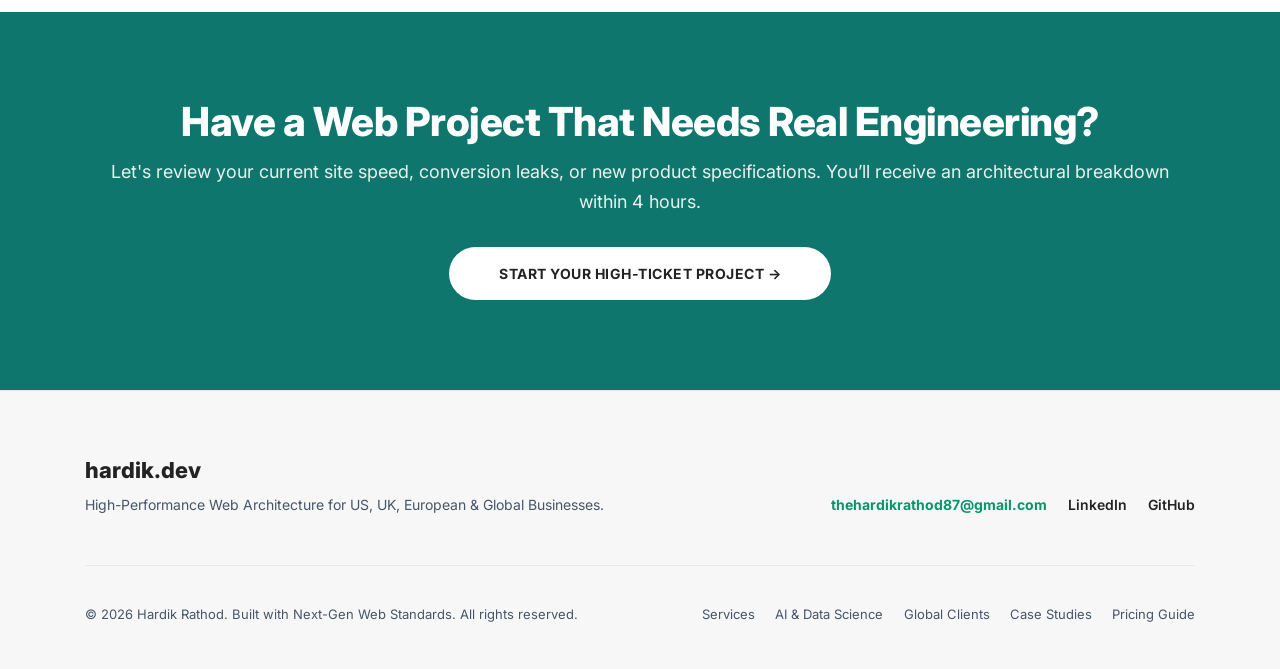
==== commit d132f205: "feat(ai-ml): add dedicated AI, Machine Learning & Data Science solutions page and site-wide integrat" ====
--- a/case-studies.html
+++ b/case-studies.html
@@ -49,6 +49,7 @@
                         <ul class="navbar-nav d-inline-flex flex-row gap-4 mb-0">
                             <li class="nav-item"><a href="index.html" class="nav-link text-white fw-600 fs-15">Home</a></li>
                             <li class="nav-item"><a href="services.html" class="nav-link text-white fw-600 fs-15">Services</a></li>
+                            <li class="nav-item"><a href="ai-ml-data-science.html" class="nav-link text-white fw-600 fs-15">AI &amp; Data Science</a></li>
                             <li class="nav-item"><a href="global-clients.html" class="nav-link text-white fw-600 fs-15">Global Clients</a></li>
                             <li class="nav-item"><a href="case-studies.html" class="nav-link text-white fw-600 fs-15 text-decoration-underline" style="color: #5eead4 !important;">Case Studies</a></li>
                             <li class="nav-item"><a href="pricing-guide.html" class="nav-link text-white fw-600 fs-15">Pricing &amp; ROI</a></li>
@@ -73,6 +74,7 @@
                         <ul class="menu-item-list fw-500 p-0">
                             <li class="menu-item"><a href="index.html" class="inner-link nav-link">Home</a></li>
                             <li class="menu-item"><a href="services.html" class="inner-link nav-link">Services</a></li>
+                            <li class="menu-item"><a href="ai-ml-data-science.html" class="inner-link nav-link">AI &amp; Data Science</a></li>
                             <li class="menu-item"><a href="global-clients.html" class="inner-link nav-link">Global Clients (US, UK, UAE)</a></li>
                             <li class="menu-item"><a href="case-studies.html" class="inner-link nav-link">Case Studies &amp; Results</a></li>
                             <li class="menu-item"><a href="pricing-guide.html" class="inner-link nav-link">Pricing &amp; ROI Guide</a></li>
@@ -321,6 +323,7 @@
                     </div>
                     <div class="col-md-6 text-md-end fs-13 text-muted">
                         <a href="services.html" class="text-muted me-3">Services</a>
+                        <a href="ai-ml-data-science.html" class="text-muted me-3">AI &amp; Data Science</a>
                         <a href="global-clients.html" class="text-muted me-3">Global Clients</a>
                         <a href="case-studies.html" class="text-muted me-3">Case Studies</a>
                         <a href="pricing-guide.html" class="text-muted">Pricing Guide</a>
